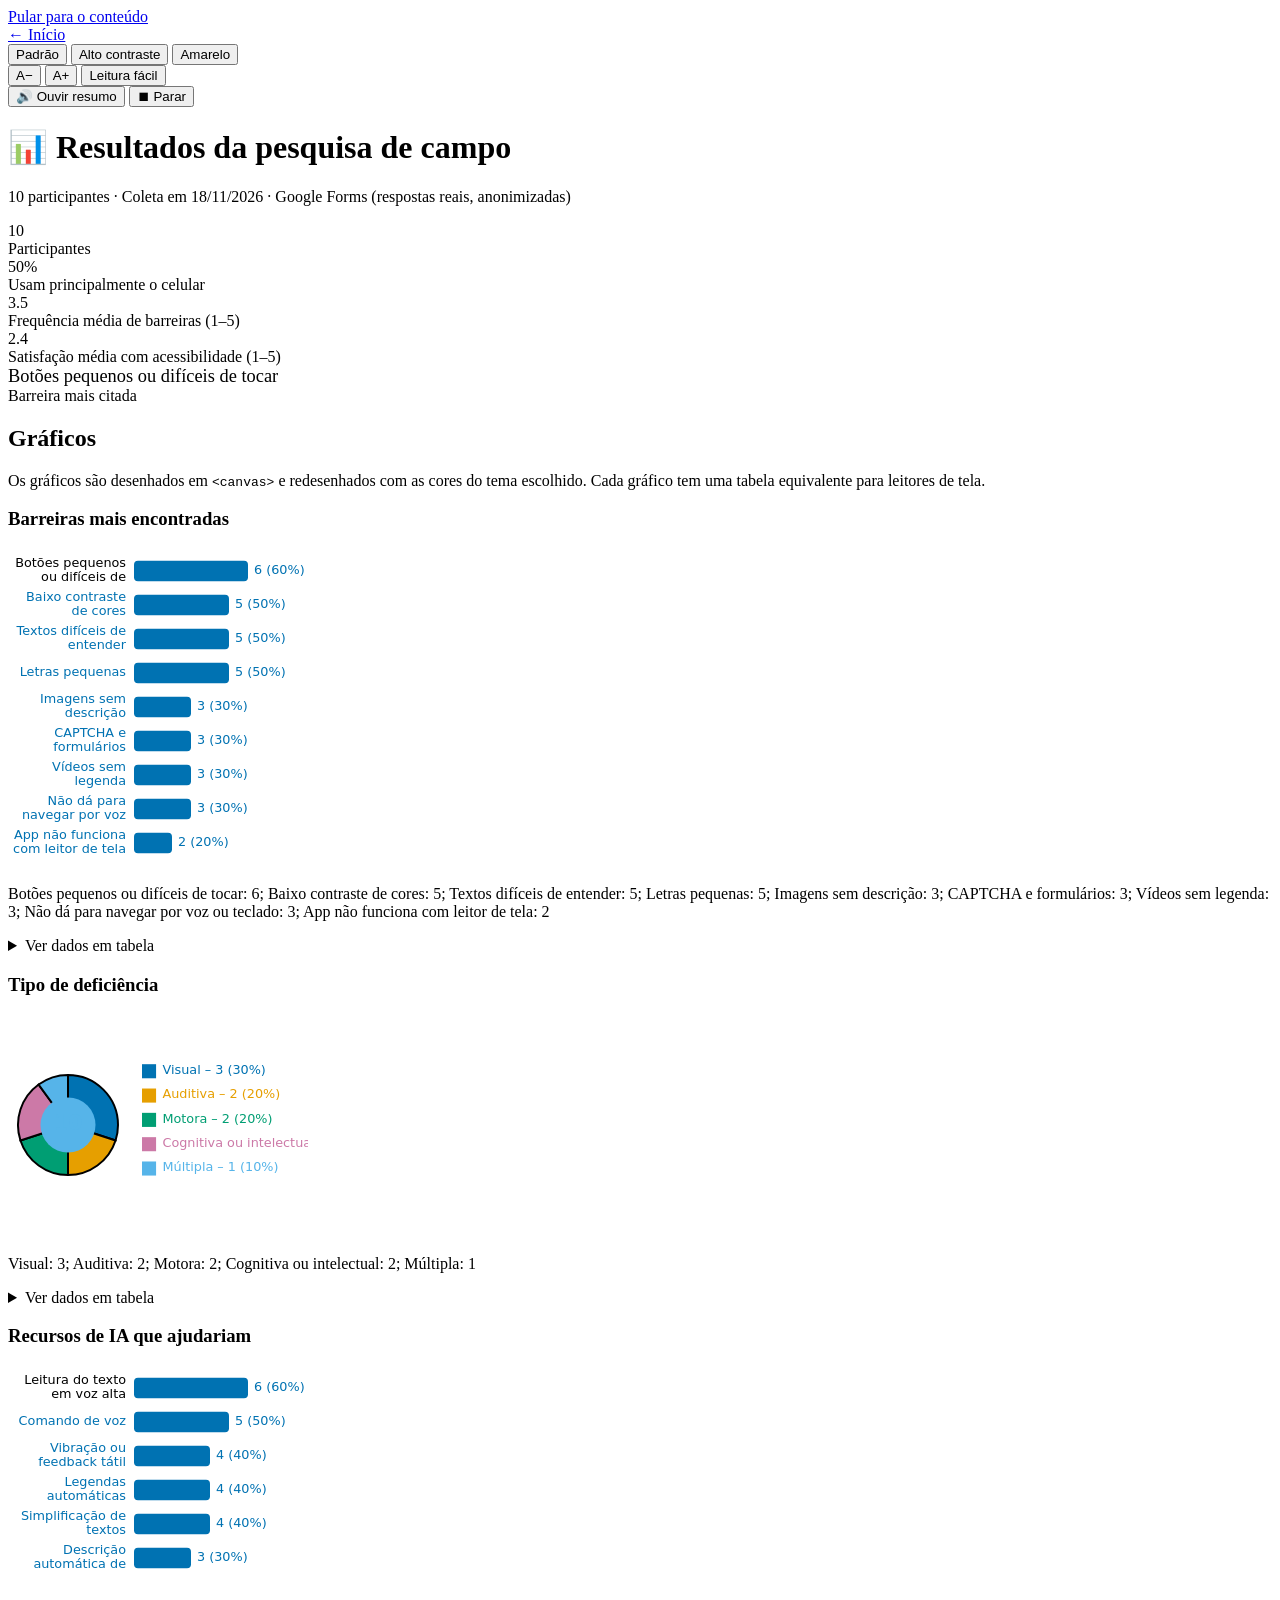
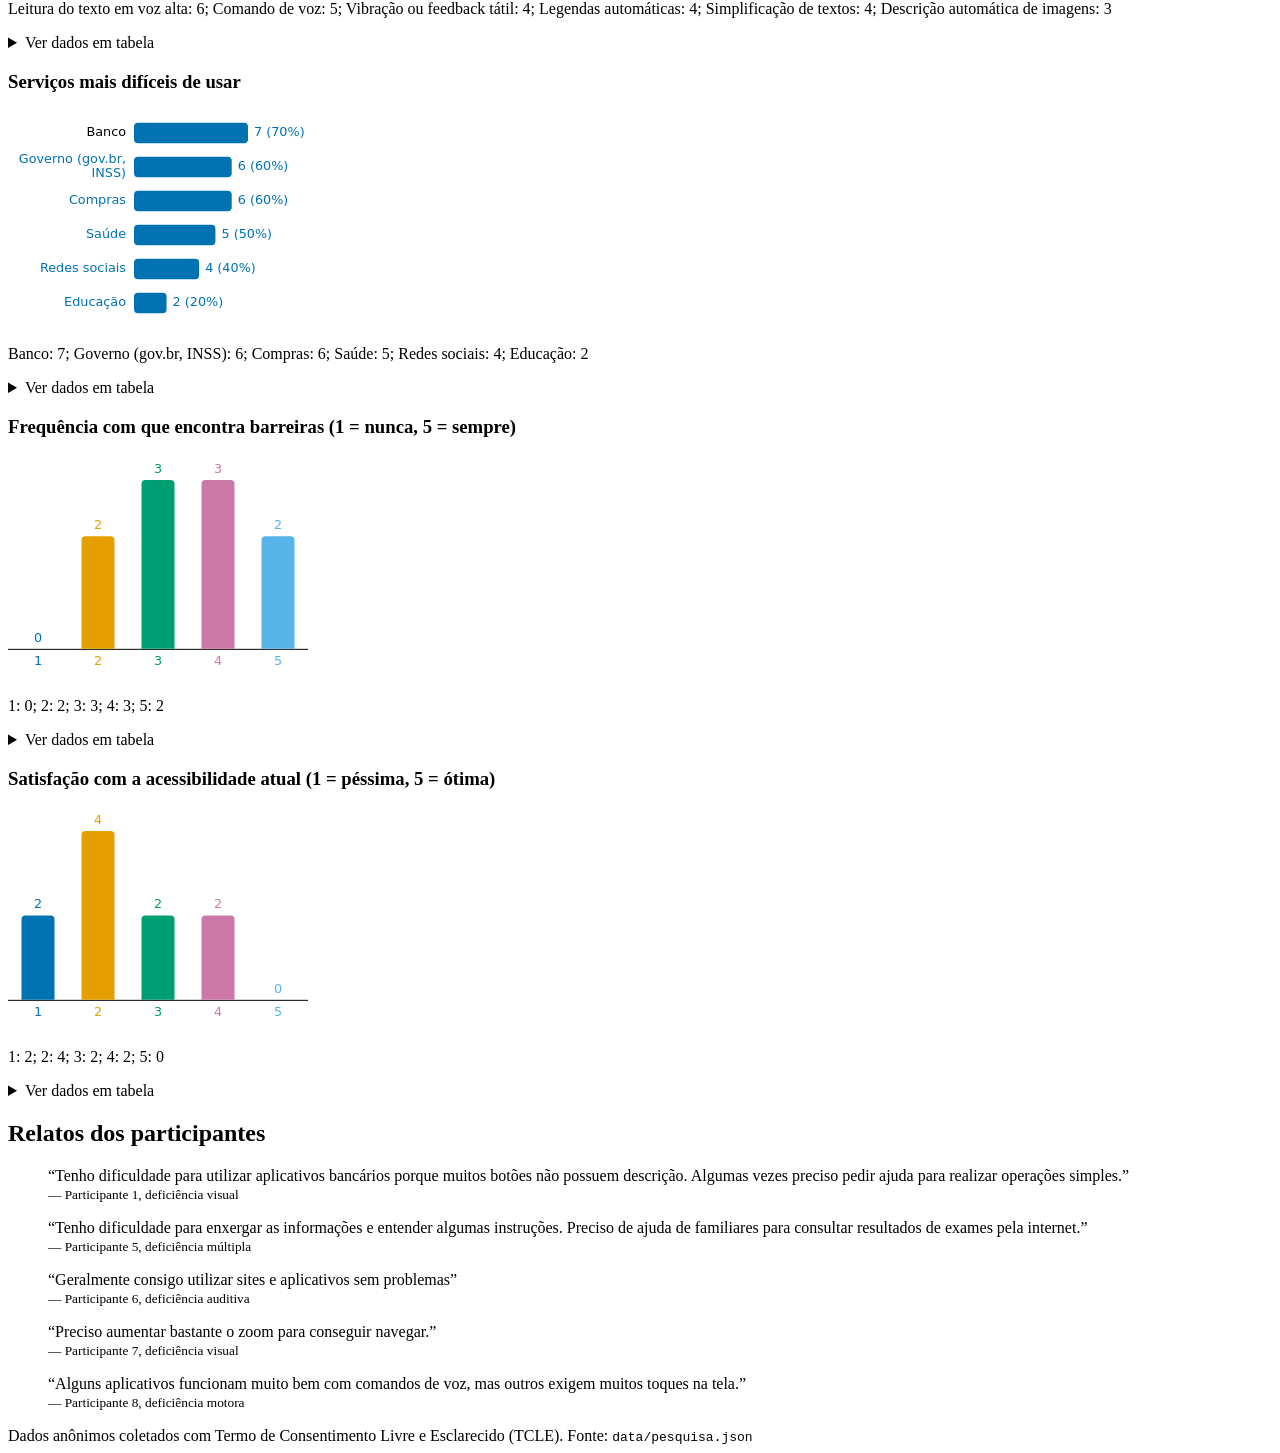
==== dashboard.html @ 3d929c95 "Dashboard da pesquisa com gráficos em canvas" ====
<!DOCTYPE html>
<html lang="pt-BR">
<head>
  <meta charset="UTF-8">
  <meta name="viewport" content="width=device-width, initial-scale=1">
  <title>Resultados da pesquisa – AcessaIA</title>
  <link rel="stylesheet" href="css/style.css">
</head>
<body>
  <a href="#conteudo" class="pular">Pular para o conteúdo</a>
  <nav class="barra" aria-label="Ferramentas de acessibilidade">
    <a class="botao" href="index.html">← Início</a>
    <span class="sep" aria-hidden="true"></span>
    <div class="grupo" role="group" aria-label="Tema de cores">
      <button data-tema-btn="padrao" aria-pressed="true">Padrão</button>
      <button data-tema-btn="contraste" aria-pressed="false">Alto contraste</button>
      <button data-tema-btn="amarelo" aria-pressed="false">Amarelo</button>
    </div>
    <span class="sep" aria-hidden="true"></span>
    <div class="grupo" role="group" aria-label="Tamanho do texto">
      <button id="fonteMenos" aria-label="Diminuir texto">A−</button>
      <button id="fonteMais" aria-label="Aumentar texto">A+</button>
      <button id="leituraFacil" aria-pressed="false">Leitura fácil</button>
    </div>
    <span class="sep" aria-hidden="true"></span>
    <button id="btnResumo">🔊 Ouvir resumo</button>
    <button id="btnParar">⏹ Parar</button>
  </nav>

  <header class="topo">
    <div class="container">
      <h1>📊 Resultados da pesquisa de campo</h1>
      <p id="metaPesquisa">Carregando dados…</p>
    </div>
  </header>

  <main id="conteudo" class="container" tabindex="-1">
    <section aria-label="Indicadores">
      <div id="avisoExemplo"></div>
      <div class="kpis" id="kpis"></div>
    </section>

    <section aria-labelledby="tGraficos">
      <h2 id="tGraficos">Gráficos</h2>
      <p>Os gráficos são desenhados em <code>&lt;canvas&gt;</code> e redesenhados com as cores do tema escolhido. Cada gráfico tem uma tabela equivalente para leitores de tela.</p>
      <div class="graficos" id="graficos"></div>
    </section>

    <section aria-labelledby="tRelatos" class="relatos">
      <h2 id="tRelatos">Relatos dos participantes</h2>
      <div id="relatos"></div>
    </section>
  </main>

  <footer><div class="container">Dados anônimos coletados com Termo de Consentimento Livre e Esclarecido (TCLE). Fonte: <code>data/pesquisa.json</code></div></footer>

  <script src="js/acessibilidade.js" defer></script>
  <script src="js/dashboard.js" defer></script>
</body>
</html>
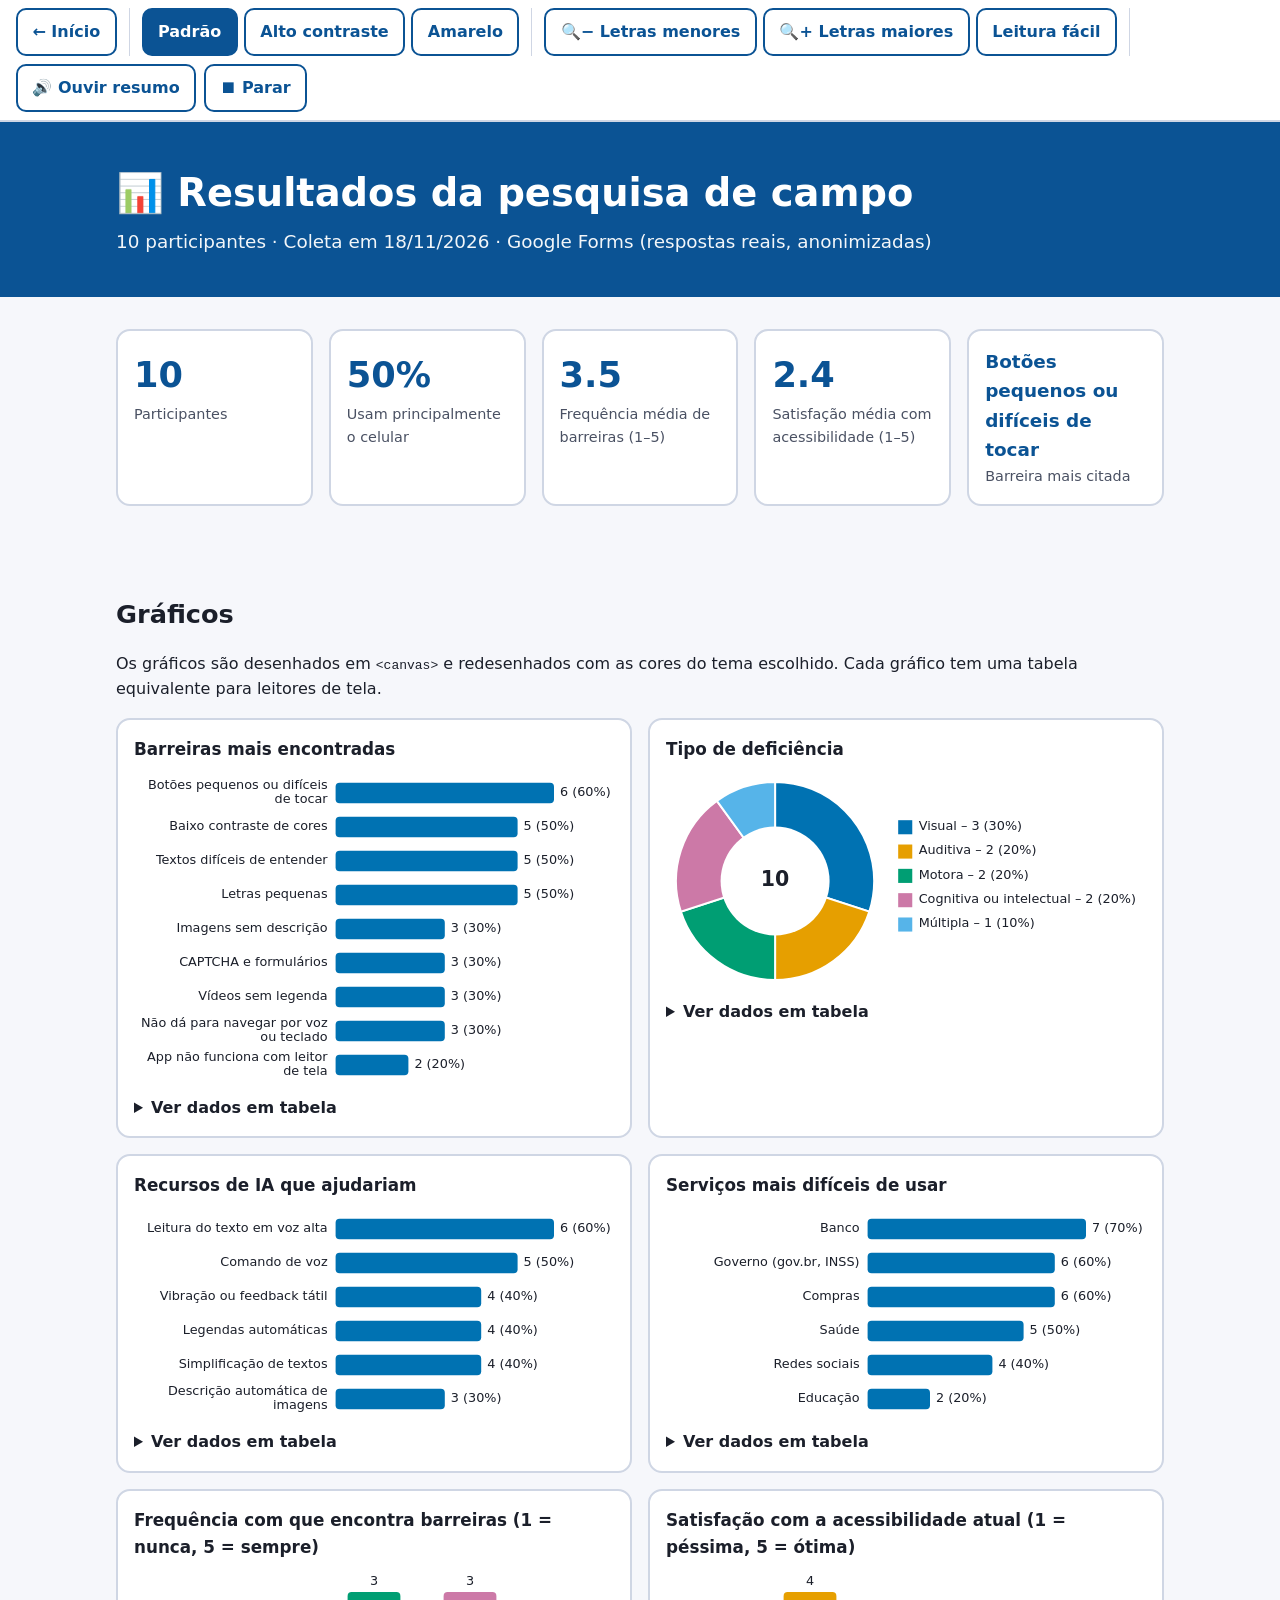
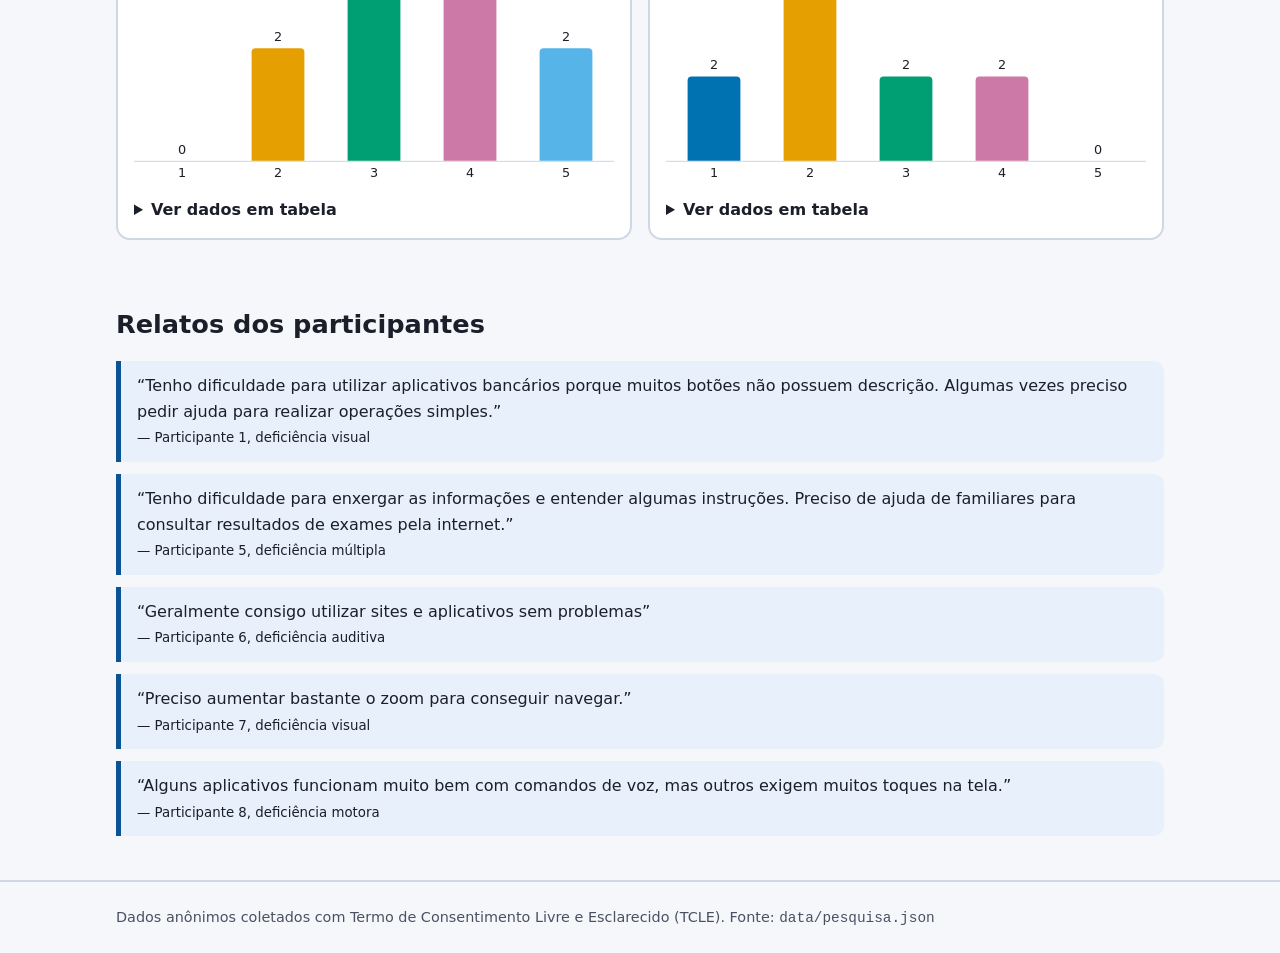
==== commit fb39b827: "Ajustes após teste com usuários: botão de foto, legenda da fala, rótulos e tamanho dos botões" ====
--- a/dashboard.html
+++ b/dashboard.html
@@ -18,8 +18,8 @@
     </div>
     <span class="sep" aria-hidden="true"></span>
     <div class="grupo" role="group" aria-label="Tamanho do texto">
-      <button id="fonteMenos" aria-label="Diminuir texto">A−</button>
-      <button id="fonteMais" aria-label="Aumentar texto">A+</button>
+      <button id="fonteMenos">🔍− Letras menores</button>
+      <button id="fonteMais">🔍+ Letras maiores</button>
       <button id="leituraFacil" aria-pressed="false">Leitura fácil</button>
     </div>
     <span class="sep" aria-hidden="true"></span>
@@ -52,6 +52,8 @@
     </section>
   </main>
 
+  <div id="legendaFala" class="legenda-fala" aria-hidden="true" hidden></div>
+
   <footer><div class="container">Dados anônimos coletados com Termo de Consentimento Livre e Esclarecido (TCLE). Fonte: <code>data/pesquisa.json</code></div></footer>
 
   <script src="js/acessibilidade.js" defer></script>
--- a/css/style.css
+++ b/css/style.css
@@ -0,0 +1,127 @@
+/* AcessaIA – temas e escala de fonte controlados por variáveis CSS (Computação Gráfica adaptativa) */
+:root {
+  --fundo: #f6f7fb;
+  --superficie: #ffffff;
+  --texto: #1b1f2a;
+  --texto-suave: #4a5163;
+  --primaria: #0b5394;
+  --primaria-texto: #ffffff;
+  --destaque: #e8f0fb;
+  --borda: #cfd6e4;
+  --foco: #ff9800;
+  --escala: 1;
+  --espaco-linha: 1.6;
+  --espaco-letra: 0;
+  --fonte: system-ui, -apple-system, "Segoe UI", Roboto, sans-serif;
+}
+/* Tema alto contraste (razão > 7:1, WCAG AAA) */
+[data-tema="contraste"] {
+  --fundo: #000; --superficie: #000; --texto: #fff; --texto-suave: #fff;
+  --primaria: #fff; --primaria-texto: #000; --destaque: #1a1a1a; --borda: #fff; --foco: #00e5ff;
+}
+/* Tema amarelo sobre preto (preferido por pessoas com baixa visão) */
+[data-tema="amarelo"] {
+  --fundo: #000; --superficie: #000; --texto: #ffeb3b; --texto-suave: #ffeb3b;
+  --primaria: #ffeb3b; --primaria-texto: #000; --destaque: #1a1a00; --borda: #ffeb3b; --foco: #fff;
+}
+/* Fonte para leitura facilitada (dislexia / deficiência cognitiva) */
+[data-leitura="facil"] {
+  --espaco-linha: 2; --espaco-letra: 0.06em;
+  --fonte: Verdana, Tahoma, Arial, sans-serif;
+}
+
+* { box-sizing: border-box; }
+html { font-size: calc(100% * var(--escala)); }
+body {
+  margin: 0; background: var(--fundo); color: var(--texto);
+  font-family: var(--fonte); line-height: var(--espaco-linha); letter-spacing: var(--espaco-letra);
+  transition: background .2s, color .2s;
+}
+a { color: var(--primaria); }
+:focus-visible { outline: 4px solid var(--foco); outline-offset: 3px; }
+
+.pular { position: absolute; left: -999px; top: 0; background: var(--primaria); color: var(--primaria-texto); padding: .75rem 1rem; z-index: 100; }
+.pular:focus { left: 1rem; }
+
+/* Barra de acessibilidade */
+.barra {
+  position: sticky; top: 0; z-index: 50; background: var(--superficie);
+  border-bottom: 2px solid var(--borda); padding: .5rem 1rem;
+  display: flex; flex-wrap: wrap; gap: .5rem; align-items: center;
+}
+.barra .grupo { display: flex; gap: .4rem; flex-wrap: wrap; align-items: center; }
+.barra .rotulo { font-weight: 700; font-size: .85rem; color: var(--texto-suave); margin-right: .25rem; }
+.sep { width: 1px; align-self: stretch; background: var(--borda); margin: 0 .25rem; }
+
+button, .botao {
+  font: inherit; font-size: 1rem; cursor: pointer; min-height: 48px; min-width: 48px; /* acima do mínimo WCAG 2.5.5 (44px), ajustado após teste com usuário com deficiência motora */
+  padding: .5rem .9rem; border-radius: 10px; border: 2px solid var(--primaria);
+  background: var(--superficie); color: var(--primaria); font-weight: 600; text-decoration: none;
+  display: inline-flex; align-items: center; gap: .4rem;
+}
+button:hover, .botao:hover { background: var(--destaque); }
+button[aria-pressed="true"], .botao.primario { background: var(--primaria); color: var(--primaria-texto); }
+
+header.topo { background: var(--primaria); color: var(--primaria-texto); padding: 2.5rem 1rem; }
+[data-tema="contraste"] header.topo, [data-tema="amarelo"] header.topo { border-bottom: 2px solid var(--borda); }
+.container { max-width: 1080px; margin: 0 auto; padding: 0 1rem; }
+header.topo h1 { margin: 0 0 .25rem; font-size: 2.4rem; }
+header.topo p { margin: 0; font-size: 1.15rem; opacity: .95; }
+
+main section { padding: 2rem 0; }
+h2 { font-size: 1.6rem; margin: 0 0 1rem; }
+.grade { display: grid; grid-template-columns: repeat(auto-fit, minmax(240px, 1fr)); gap: 1rem; }
+.cartao {
+  background: var(--superficie); border: 2px solid var(--borda); border-radius: 14px; padding: 1.2rem;
+}
+.cartao .icone { font-size: 2rem; }
+.cartao h3 { margin: .4rem 0; font-size: 1.15rem; }
+.cartao .barreira { font-size: .85rem; color: var(--texto-suave); border-top: 1px dashed var(--borda); padding-top: .5rem; margin-top: .75rem; }
+
+.ia-area { display: grid; grid-template-columns: minmax(220px, 340px) 1fr; gap: 1.25rem; align-items: start; }
+@media (max-width: 700px) { .ia-area { grid-template-columns: 1fr; } }
+.ia-area img { width: 100%; border-radius: 12px; border: 2px solid var(--borda); background: var(--destaque); min-height: 180px; object-fit: cover; }
+.saida-ia { font-size: 1.1rem; min-height: 3rem; padding: 1rem; border-radius: 12px; background: var(--destaque); border: 2px solid var(--borda); }
+.lista-prob { list-style: none; padding: 0; margin: .75rem 0 0; }
+.lista-prob li { display: grid; grid-template-columns: 1fr 2fr 3.5rem; gap: .5rem; align-items: center; margin: .3rem 0; font-size: .95rem; }
+.barra-prob { height: 12px; background: var(--borda); border-radius: 6px; overflow: hidden; }
+.barra-prob span { display: block; height: 100%; background: var(--primaria); }
+
+.status-voz { padding: .6rem 1rem; border-radius: 10px; background: var(--destaque); border: 2px solid var(--borda); margin-top: .5rem; }
+.comandos { columns: 2; padding-left: 1.2rem; }
+@media (max-width: 600px) { .comandos { columns: 1; } }
+
+.ods { display: flex; gap: 1.2rem; align-items: center; }
+.ods .numero { flex: none; width: 96px; height: 96px; border-radius: 14px; background: #dd1367; color: #fff; display: grid; place-items: center; font-size: 2.6rem; font-weight: 800; }
+[data-tema="contraste"] .ods .numero, [data-tema="amarelo"] .ods .numero { background: var(--primaria); color: var(--primaria-texto); }
+
+footer { border-top: 2px solid var(--borda); padding: 1.5rem 0; color: var(--texto-suave); font-size: .9rem; }
+
+.botao-grande { font-size: 1.2rem; min-height: 64px; padding: .9rem 1.6rem; border-radius: 14px; }
+.nota-tecnica { font-size: .8rem; color: var(--texto-suave); margin: .25rem 0 0; }
+/* Legenda da fala: barra fixa na parte de baixo, alto contraste em qualquer tema */
+.legenda-fala {
+  position: fixed; left: 50%; bottom: 1.25rem; transform: translateX(-50%); z-index: 90;
+  max-width: min(900px, 92vw); padding: .9rem 1.25rem; border-radius: 12px;
+  background: #000; color: #fff; border: 3px solid var(--foco); font-size: 1.15rem; line-height: 1.4;
+  box-shadow: 0 6px 24px rgba(0,0,0,.35);
+}
+.legenda-fala[hidden] { display: none; }
+.sr-only { position: absolute; width: 1px; height: 1px; overflow: hidden; clip: rect(0 0 0 0); white-space: nowrap; }
+.aviso { padding: .8rem 1rem; border-radius: 10px; border: 2px solid #c62828; background: #fdecea; color: #7f1d1d; font-weight: 600; margin-bottom: 1rem; }
+[data-tema="contraste"] .aviso, [data-tema="amarelo"] .aviso { background: #000; color: var(--texto); border-color: var(--texto); }
+
+/* Dashboard */
+.kpis { display: grid; grid-template-columns: repeat(auto-fit, minmax(170px, 1fr)); gap: 1rem; margin-bottom: 1.5rem; }
+.kpi { background: var(--superficie); border: 2px solid var(--borda); border-radius: 14px; padding: 1rem; }
+.kpi .valor { font-size: 2.2rem; font-weight: 800; color: var(--primaria); }
+.kpi .nome { color: var(--texto-suave); font-size: .9rem; }
+.graficos { display: grid; grid-template-columns: repeat(auto-fit, minmax(420px, 1fr)); gap: 1rem; }
+@media (max-width: 500px) { .graficos { grid-template-columns: 1fr; } }
+.grafico { background: var(--superficie); border: 2px solid var(--borda); border-radius: 14px; padding: 1rem; }
+.grafico h3 { margin: 0 0 .5rem; font-size: 1.05rem; }
+.grafico canvas { width: 100%; display: block; }
+details.tabela-acessivel summary { cursor: pointer; font-weight: 600; margin-top: .5rem; }
+table { border-collapse: collapse; width: 100%; font-size: .9rem; margin-top: .5rem; }
+th, td { border: 1px solid var(--borda); padding: .35rem .5rem; text-align: left; }
+.relatos blockquote { margin: 0 0 .75rem; padding: .75rem 1rem; border-left: 5px solid var(--primaria); background: var(--destaque); border-radius: 0 10px 10px 0; }
